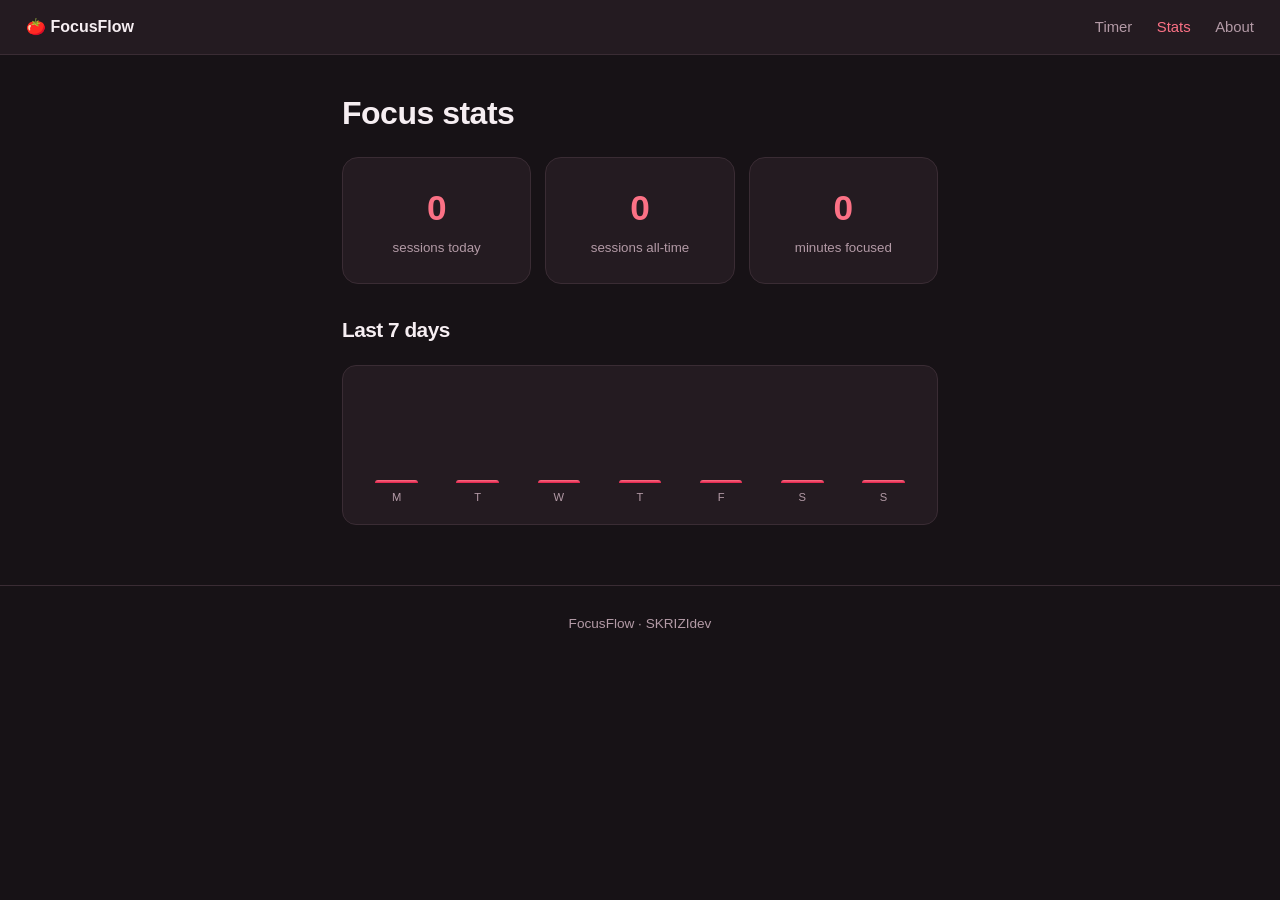
==== stats.html @ bdc0e672 "feat: focus-pomodoro — initial site" ====
<!DOCTYPE html>
<html lang="en">
<head>
<meta charset="UTF-8">
<meta name="viewport" content="width=device-width, initial-scale=1.0">
<title>Stats — FocusFlow</title>
<link rel="stylesheet" href="css/style.css">
</head>
<body>
<header class="topbar">
  <a class="brand" href="index.html">🍅 FocusFlow</a>
  <nav>
    <a href="index.html">Timer</a>
    <a href="stats.html" class="active">Stats</a>
    <a href="about.html">About</a>
  </nav>
</header>
<main class="wrap">
  <h1 class="title">Focus stats</h1>
  <div class="cards">
    <div class="scard"><b id="today">0</b><small>sessions today</small></div>
    <div class="scard"><b id="total">0</b><small>sessions all-time</small></div>
    <div class="scard"><b id="mins">0</b><small>minutes focused</small></div>
  </div>
  <h2 class="title" style="font-size:1.3rem;margin-top:30px">Last 7 days</h2>
  <div class="chart" id="chart"></div>
</main>
<footer class="foot">FocusFlow · SKRIZIdev</footer>
<script src="js/stats.js"></script>
</body>
</html>
---- css/style.css ----
:root{
  --bg:#171216; --panel:#241b21; --line:#3a2c34; --txt:#f6eef2; --muted:#b39aa6; --accent:#fb7185;
}
*{box-sizing:border-box;margin:0;padding:0}
body{font-family:-apple-system,BlinkMacSystemFont,"Segoe UI",Roboto,sans-serif;background:var(--bg);color:var(--txt);line-height:1.5}
a{color:inherit;text-decoration:none}
.topbar{display:flex;align-items:center;justify-content:space-between;padding:15px 26px;background:var(--panel);border-bottom:1px solid var(--line);position:sticky;top:0;z-index:10}
.brand{font-weight:700}
nav a{color:var(--muted);margin-left:20px;font-size:.93rem}
nav a:hover,nav a.active{color:var(--accent)}
.app{max-width:520px;margin:0 auto;padding:34px 22px 60px;text-align:center}
.wrap{max-width:640px;margin:0 auto;padding:34px 22px 60px}
.modes{display:inline-flex;gap:6px;background:var(--panel);border:1px solid var(--line);border-radius:30px;padding:5px;margin-bottom:26px}
.modes button{background:none;border:none;color:var(--muted);font:inherit;padding:9px 18px;border-radius:24px;cursor:pointer}
.modes button.on{background:var(--accent);color:#3a0c17;font-weight:600}
.clock{position:relative;width:280px;height:280px;margin:0 auto 26px}
.clock svg{transform:rotate(-90deg);width:100%;height:100%}
.track{fill:none;stroke:var(--line);stroke-width:10}
.prog{fill:none;stroke:var(--accent);stroke-width:10;stroke-linecap:round;stroke-dasharray:565;stroke-dashoffset:0;transition:stroke-dashoffset 1s linear}
.time{position:absolute;inset:0;display:grid;place-items:center;font-size:3.4rem;font-weight:700;font-variant-numeric:tabular-nums}
.controls{display:flex;gap:12px;justify-content:center;margin-bottom:36px}
.btn{font:inherit;background:var(--panel);color:var(--txt);border:1px solid var(--line);padding:13px 28px;border-radius:12px;cursor:pointer;font-weight:600}
.btn.primary{background:var(--accent);color:#3a0c17;border:none}
.btn.small{padding:11px 18px}
.btn:hover{filter:brightness(1.08)}
.tasks{text-align:left;background:var(--panel);border:1px solid var(--line);border-radius:16px;padding:22px}
.tasks h3{margin-bottom:14px}
.addbar{display:flex;gap:8px;margin-bottom:14px}
.addbar input{flex:1;font:inherit;background:var(--bg);color:var(--txt);border:1px solid var(--line);border-radius:10px;padding:11px 13px}
.addbar input:focus{outline:2px solid var(--accent)}
#taskList{list-style:none;display:flex;flex-direction:column;gap:8px}
#taskList li{display:flex;align-items:center;gap:10px;background:var(--bg);border:1px solid var(--line);border-radius:10px;padding:11px 13px}
#taskList li.done span{text-decoration:line-through;color:var(--muted)}
#taskList .cb{cursor:pointer}
#taskList span{flex:1}
#taskList .x{background:none;border:none;color:var(--muted);cursor:pointer}
.title{font-size:2rem;letter-spacing:-.5px;margin-bottom:20px}
.cards{display:grid;grid-template-columns:repeat(3,1fr);gap:14px}
.scard{background:var(--panel);border:1px solid var(--line);border-radius:16px;padding:24px;text-align:center}
.scard b{font-size:2.2rem;color:var(--accent);display:block}
.scard small{color:var(--muted)}
.chart{display:flex;align-items:flex-end;gap:10px;height:160px;background:var(--panel);border:1px solid var(--line);border-radius:14px;padding:18px;margin-top:14px}
.chart .col{flex:1;display:flex;flex-direction:column;justify-content:flex-end;align-items:center;gap:6px;height:100%}
.chart .bar{width:60%;background:linear-gradient(180deg,var(--accent),#e11d48);border-radius:5px 5px 0 0;min-height:3px}
.chart small{color:var(--muted);font-size:.7rem}
.prose{color:var(--muted)} .prose h3{color:var(--txt);margin:16px 0 6px} .prose code{background:var(--panel);padding:2px 6px;border-radius:5px}
.foot{text-align:center;color:var(--muted);padding:28px;font-size:.85rem;border-top:1px solid var(--line)}
@media(max-width:420px){.clock{width:230px;height:230px}.time{font-size:2.8rem}}
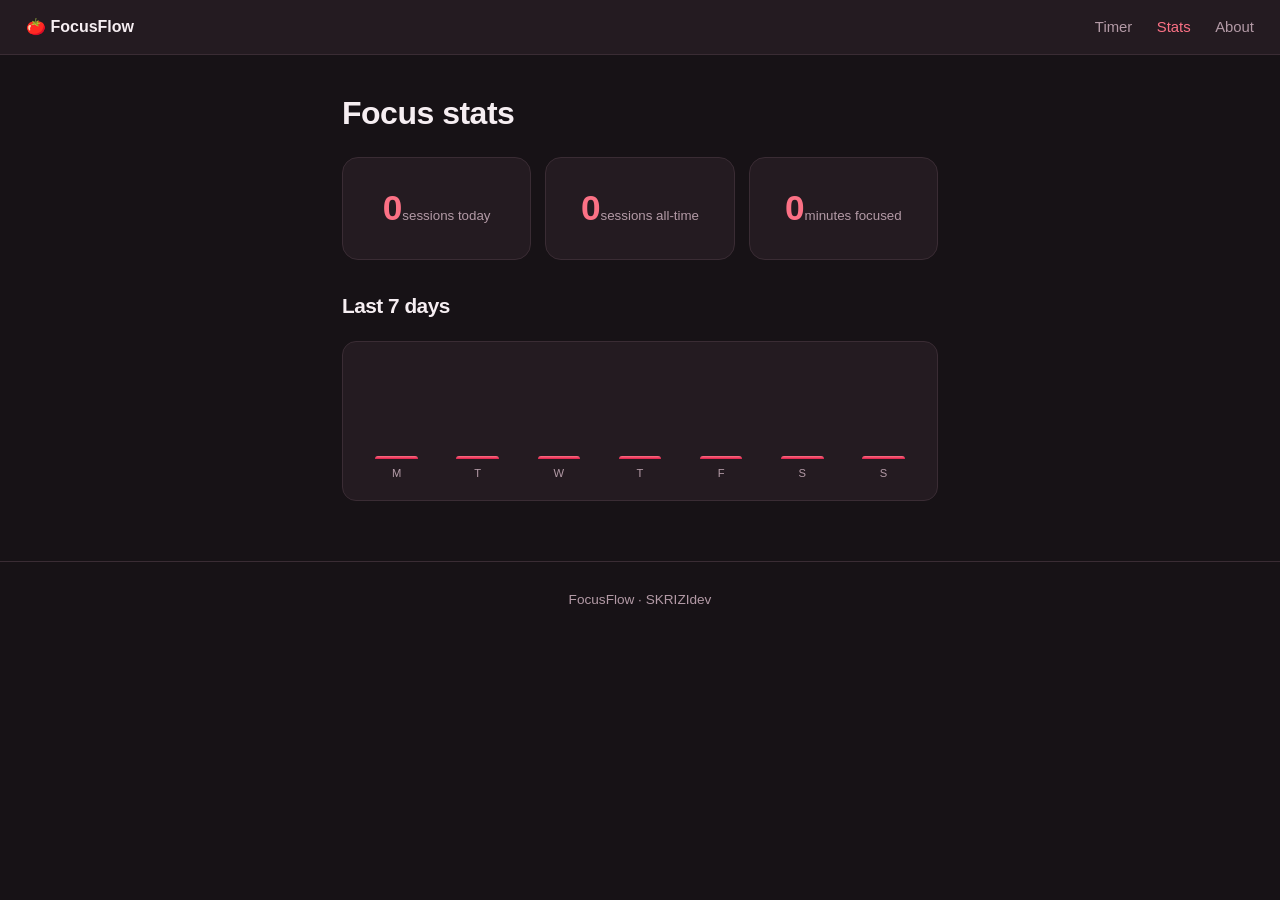
==== commit 8d8cf5a2: "enhance: session-complete modal, task toasts, pulsing clock, animations" ====
--- a/stats.html
+++ b/stats.html
@@ -26,6 +26,7 @@
   <div class="chart" id="chart"></div>
 </main>
 <footer class="foot">FocusFlow · SKRIZIdev</footer>
+<script src="js/ui.js"></script>
 <script src="js/stats.js"></script>
 </body>
 </html>
--- a/css/style.css
+++ b/css/style.css
@@ -46,3 +46,20 @@
 .prose{color:var(--muted)} .prose h3{color:var(--txt);margin:16px 0 6px} .prose code{background:var(--panel);padding:2px 6px;border-radius:5px}
 .foot{text-align:center;color:var(--muted);padding:28px;font-size:.85rem;border-top:1px solid var(--line)}
 @media(max-width:420px){.clock{width:230px;height:230px}.time{font-size:2.8rem}}
+
+/* ---- enhancements: animations ---- */
+@keyframes riseIn{from{opacity:0;transform:translateY(16px)}to{opacity:1;transform:none}}
+@keyframes clockPulse{0%,100%{box-shadow:0 0 0 0 rgba(251,113,133,0)}50%{box-shadow:0 0 40px 0 rgba(251,113,133,.25)}}
+@keyframes growBar{from{transform:scaleY(0)}to{transform:scaleY(1)}}
+.modes,.clock,.controls,.tasks{opacity:0;animation:riseIn .55s cubic-bezier(.2,.8,.3,1) both}
+.clock{animation-delay:.08s}.controls{animation-delay:.16s}.tasks{animation-delay:.24s}
+.clock{border-radius:50%}
+.clock.running{animation:riseIn .55s ease both,clockPulse 2.4s ease-in-out .55s infinite}
+.modes button{transition:background .25s,color .25s}
+.btn{transition:transform .1s,filter .15s}.btn:active{transform:scale(.95)}
+#taskList li{animation:riseIn .35s ease both;transition:border-color .2s}
+#taskList li:hover{border-color:var(--accent)}
+.scard{opacity:0;animation:riseIn .5s ease both}
+.scard:nth-child(2){animation-delay:.08s}.scard:nth-child(3){animation-delay:.16s}
+.scard b{display:inline-block;transition:transform .2s}.scard:hover b{transform:scale(1.12)}
+.chart .bar{transform-origin:bottom;animation:growBar .6s cubic-bezier(.2,.9,.3,1) both}
